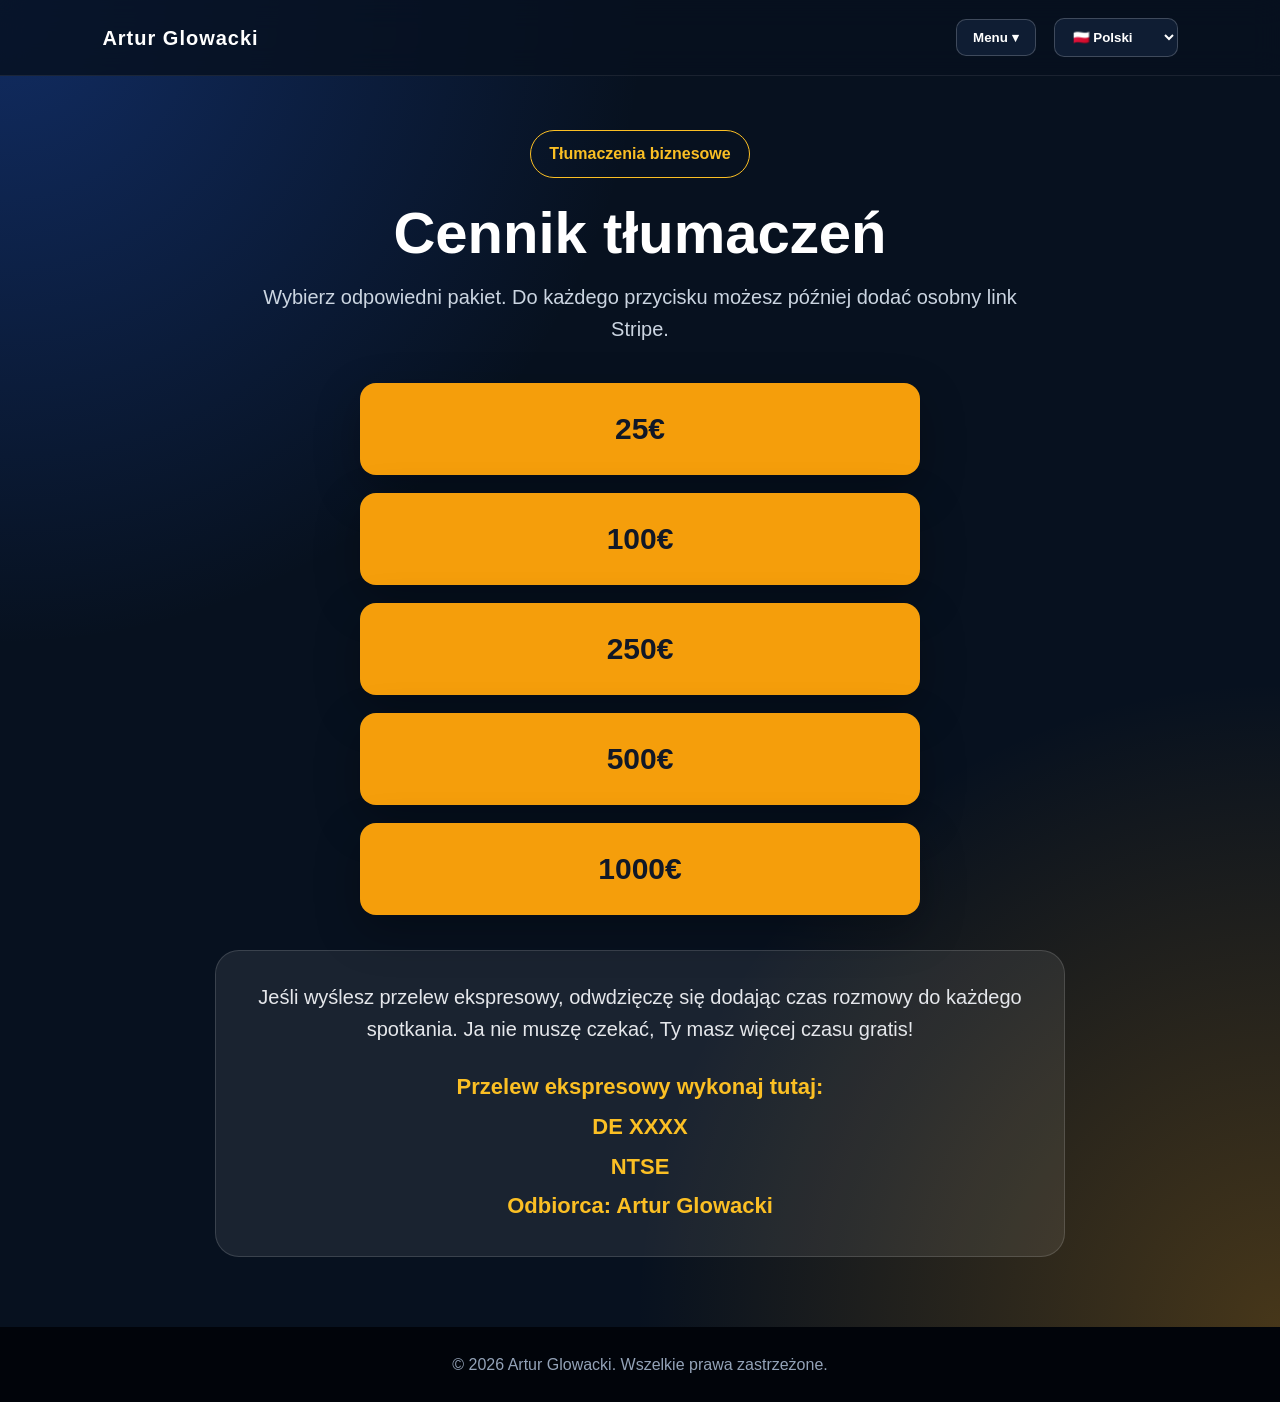
==== tlumaczenia.html @ a9f25f42 "Add files via upload" ====
<!DOCTYPE html>
<html lang="pl">
<head>
<meta charset="UTF-8">
<meta name="viewport" content="width=device-width, initial-scale=1.0">
<title>Tłumaczenia | Artur Glowacki</title>
<style>
*{margin:0;padding:0;box-sizing:border-box;font-family:Arial,Helvetica,sans-serif}
html{scroll-behavior:smooth}
body{background:#07111f;color:white;line-height:1.6}
a{text-decoration:none;color:inherit}
.topbar{position:fixed;top:0;left:0;width:100%;z-index:1000;padding:18px 8%;display:flex;justify-content:space-between;align-items:center;background:rgba(7,17,31,.82);backdrop-filter:blur(14px);border-bottom:1px solid rgba(255,255,255,.08)}
.brand{font-size:20px;font-weight:900;letter-spacing:1px}
.nav-area{display:flex;align-items:center;gap:18px}
.dropdown{position:relative}
.dropdown-btn{background:#0f1d33;color:white;border:1px solid rgba(255,255,255,.2);padding:10px 16px;border-radius:10px;font-weight:800;cursor:pointer}
.dropdown-menu{display:none;position:absolute;right:0;top:48px;min-width:220px;background:#0f1d33;border:1px solid rgba(255,255,255,.16);border-radius:14px;box-shadow:0 20px 60px rgba(0,0,0,.35);overflow:hidden}
.dropdown:hover .dropdown-menu{display:block}
.dropdown-menu a{display:block;padding:14px 18px;color:#e5e7eb;font-weight:700}
.dropdown-menu a:hover{background:#f59e0b;color:#111827}
.lang-select{background:#0f1d33;color:white;border:1px solid rgba(255,255,255,.2);padding:10px 14px;border-radius:10px;font-weight:700;cursor:pointer}
.hero{min-height:100vh;padding:130px 8% 70px;background:radial-gradient(circle at top left,#2563eb55,transparent 35%),radial-gradient(circle at bottom right,#f59e0b44,transparent 35%),#07111f;text-align:center}
.badge{display:inline-block;padding:10px 18px;border:1px solid #fbbf24;color:#fbbf24;border-radius:999px;font-weight:700;margin-bottom:25px}
h1{font-size:58px;line-height:1.05;margin-bottom:18px}
.subtitle{font-size:20px;color:#cbd5e1;max-width:800px;margin:0 auto 38px}
.price-list{max-width:560px;margin:0 auto 35px;display:flex;flex-direction:column;gap:18px}
.price-btn{display:block;width:100%;background:#f59e0b;color:#111827;padding:22px 28px;border-radius:16px;font-size:30px;font-weight:900;box-shadow:0 16px 45px rgba(0,0,0,.28);transition:.25s}
.price-btn:hover{transform:translateY(-4px);background:#fbbf24}
.note{max-width:850px;margin:30px auto 0;background:rgba(255,255,255,.08);border:1px solid rgba(255,255,255,.14);border-radius:24px;padding:30px;color:#e5e7eb;font-size:20px}
.bank{margin-top:22px;color:#fbbf24;font-weight:900;font-size:22px;line-height:1.8}
footer{text-align:center;padding:25px;color:#94a3b8;background:#01040a}
@media(max-width:900px){.topbar{padding:14px 6%}.nav-area{gap:10px}.dropdown-menu{right:auto;left:0}.dropdown-btn,.lang-select{padding:9px 10px;font-size:13px}.hero{padding:115px 6% 55px}h1{font-size:42px}.price-btn{font-size:26px}}
</style>
</head>
<body>
<div class="topbar">
  <div class="brand"><a href="index.html">Artur Glowacki</a></div>
  <div class="nav-area">
    <div class="dropdown">
      <button class="dropdown-btn" type="button">Menu ▾</button>
      <div class="dropdown-menu">
        <a href="index.html">Strona główna</a>
        <a href="tlumaczenia.html">Tłumaczenia</a>
      </div>
    </div>
    <select class="lang-select" id="languageSelect">
      <option value="pl">🇵🇱 Polski</option>
      <option value="de">🇩🇪 Deutsch</option>
      <option value="en">🇬🇧 English</option>
    </select>
  </div>
</div>

<main class="hero">
  <span class="badge">Tłumaczenia biznesowe</span>
  <h1>Cennik tłumaczeń</h1>
  <p class="subtitle">Wybierz odpowiedni pakiet. Do każdego przycisku możesz później dodać osobny link Stripe.</p>

  <div class="price-list">
    <a class="price-btn" href="#">25€</a>
    <a class="price-btn" href="#">100€</a>
    <a class="price-btn" href="#">250€</a>
    <a class="price-btn" href="#">500€</a>
    <a class="price-btn" href="#">1000€</a>
  </div>

  <div class="note">
    Jeśli wyślesz przelew ekspresowy, odwdzięczę się dodając czas rozmowy do każdego spotkania. Ja nie muszę czekać, Ty masz więcej czasu gratis!
    <div class="bank">
      Przelew ekspresowy wykonaj tutaj:<br>
      DE XXXX<br>
      NTSE<br>
      Odbiorca: Artur Glowacki
    </div>
  </div>
</main>

<footer>© 2026 Artur Glowacki. Wszelkie prawa zastrzeżone.</footer>

<script>
const selector=document.getElementById("languageSelect");
selector.addEventListener("change",function(){document.documentElement.lang=this.value;});
</script>
</body>
</html>
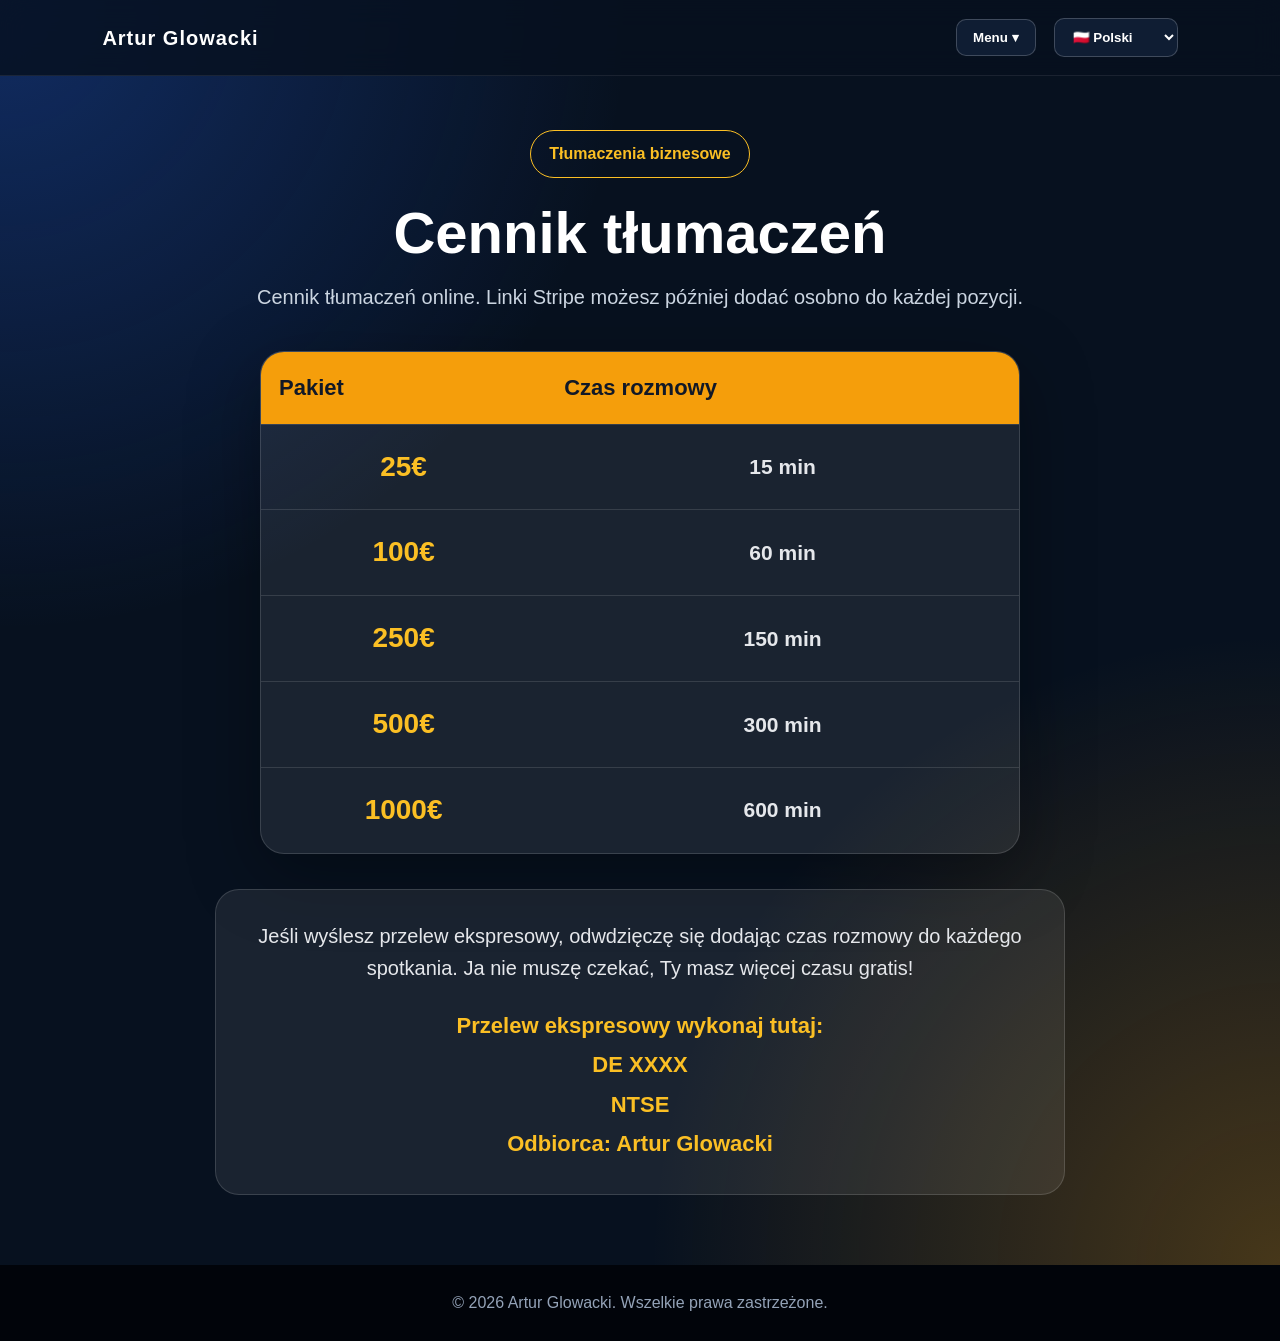
==== commit 90718c85: "Rename tlumaczenia(1).html to tlumaczenia.html" ====
--- a/tlumaczenia.html
+++ b/tlumaczenia.html
@@ -23,13 +23,17 @@
 .badge{display:inline-block;padding:10px 18px;border:1px solid #fbbf24;color:#fbbf24;border-radius:999px;font-weight:700;margin-bottom:25px}
 h1{font-size:58px;line-height:1.05;margin-bottom:18px}
 .subtitle{font-size:20px;color:#cbd5e1;max-width:800px;margin:0 auto 38px}
-.price-list{max-width:560px;margin:0 auto 35px;display:flex;flex-direction:column;gap:18px}
-.price-btn{display:block;width:100%;background:#f59e0b;color:#111827;padding:22px 28px;border-radius:16px;font-size:30px;font-weight:900;box-shadow:0 16px 45px rgba(0,0,0,.28);transition:.25s}
-.price-btn:hover{transform:translateY(-4px);background:#fbbf24}
+.price-table-wrap{max-width:760px;margin:0 auto 35px;background:rgba(255,255,255,.08);border:1px solid rgba(255,255,255,.14);border-radius:24px;overflow:hidden;box-shadow:0 20px 70px rgba(0,0,0,.35)}
+.price-table{width:100%;border-collapse:collapse}
+.price-table th{background:#f59e0b;color:#111827;font-size:22px;padding:18px;text-align:left}
+.price-table td{padding:20px 18px;border-top:1px solid rgba(255,255,255,.12);font-size:21px;color:#e5e7eb}
+.price-table td.price{font-size:28px;font-weight:900;color:#fbbf24}
+.price-table td.time{font-weight:800}
+.price-table tr:hover{background:rgba(245,158,11,.12)}
 .note{max-width:850px;margin:30px auto 0;background:rgba(255,255,255,.08);border:1px solid rgba(255,255,255,.14);border-radius:24px;padding:30px;color:#e5e7eb;font-size:20px}
 .bank{margin-top:22px;color:#fbbf24;font-weight:900;font-size:22px;line-height:1.8}
 footer{text-align:center;padding:25px;color:#94a3b8;background:#01040a}
-@media(max-width:900px){.topbar{padding:14px 6%}.nav-area{gap:10px}.dropdown-menu{right:auto;left:0}.dropdown-btn,.lang-select{padding:9px 10px;font-size:13px}.hero{padding:115px 6% 55px}h1{font-size:42px}.price-btn{font-size:26px}}
+@media(max-width:900px){.topbar{padding:14px 6%}.nav-area{gap:10px}.dropdown-menu{right:auto;left:0}.dropdown-btn,.lang-select{padding:9px 10px;font-size:13px}.hero{padding:115px 6% 55px}h1{font-size:42px}.price-table th,.price-table td{font-size:18px}.price-table td.price{font-size:24px}}
 </style>
 </head>
 <body>
@@ -54,14 +58,39 @@
 <main class="hero">
   <span class="badge">Tłumaczenia biznesowe</span>
   <h1>Cennik tłumaczeń</h1>
-  <p class="subtitle">Wybierz odpowiedni pakiet. Do każdego przycisku możesz później dodać osobny link Stripe.</p>
+  <p class="subtitle">Cennik tłumaczeń online. Linki Stripe możesz później dodać osobno do każdej pozycji.</p>
 
-  <div class="price-list">
-    <a class="price-btn" href="#">25€</a>
-    <a class="price-btn" href="#">100€</a>
-    <a class="price-btn" href="#">250€</a>
-    <a class="price-btn" href="#">500€</a>
-    <a class="price-btn" href="#">1000€</a>
+  <div class="price-table-wrap">
+    <table class="price-table">
+      <thead>
+        <tr>
+          <th>Pakiet</th>
+          <th>Czas rozmowy</th>
+        </tr>
+      </thead>
+      <tbody>
+        <tr>
+          <td class="price">25€</td>
+          <td class="time">15 min</td>
+        </tr>
+        <tr>
+          <td class="price">100€</td>
+          <td class="time">60 min</td>
+        </tr>
+        <tr>
+          <td class="price">250€</td>
+          <td class="time">150 min</td>
+        </tr>
+        <tr>
+          <td class="price">500€</td>
+          <td class="time">300 min</td>
+        </tr>
+        <tr>
+          <td class="price">1000€</td>
+          <td class="time">600 min</td>
+        </tr>
+      </tbody>
+    </table>
   </div>
 
   <div class="note">
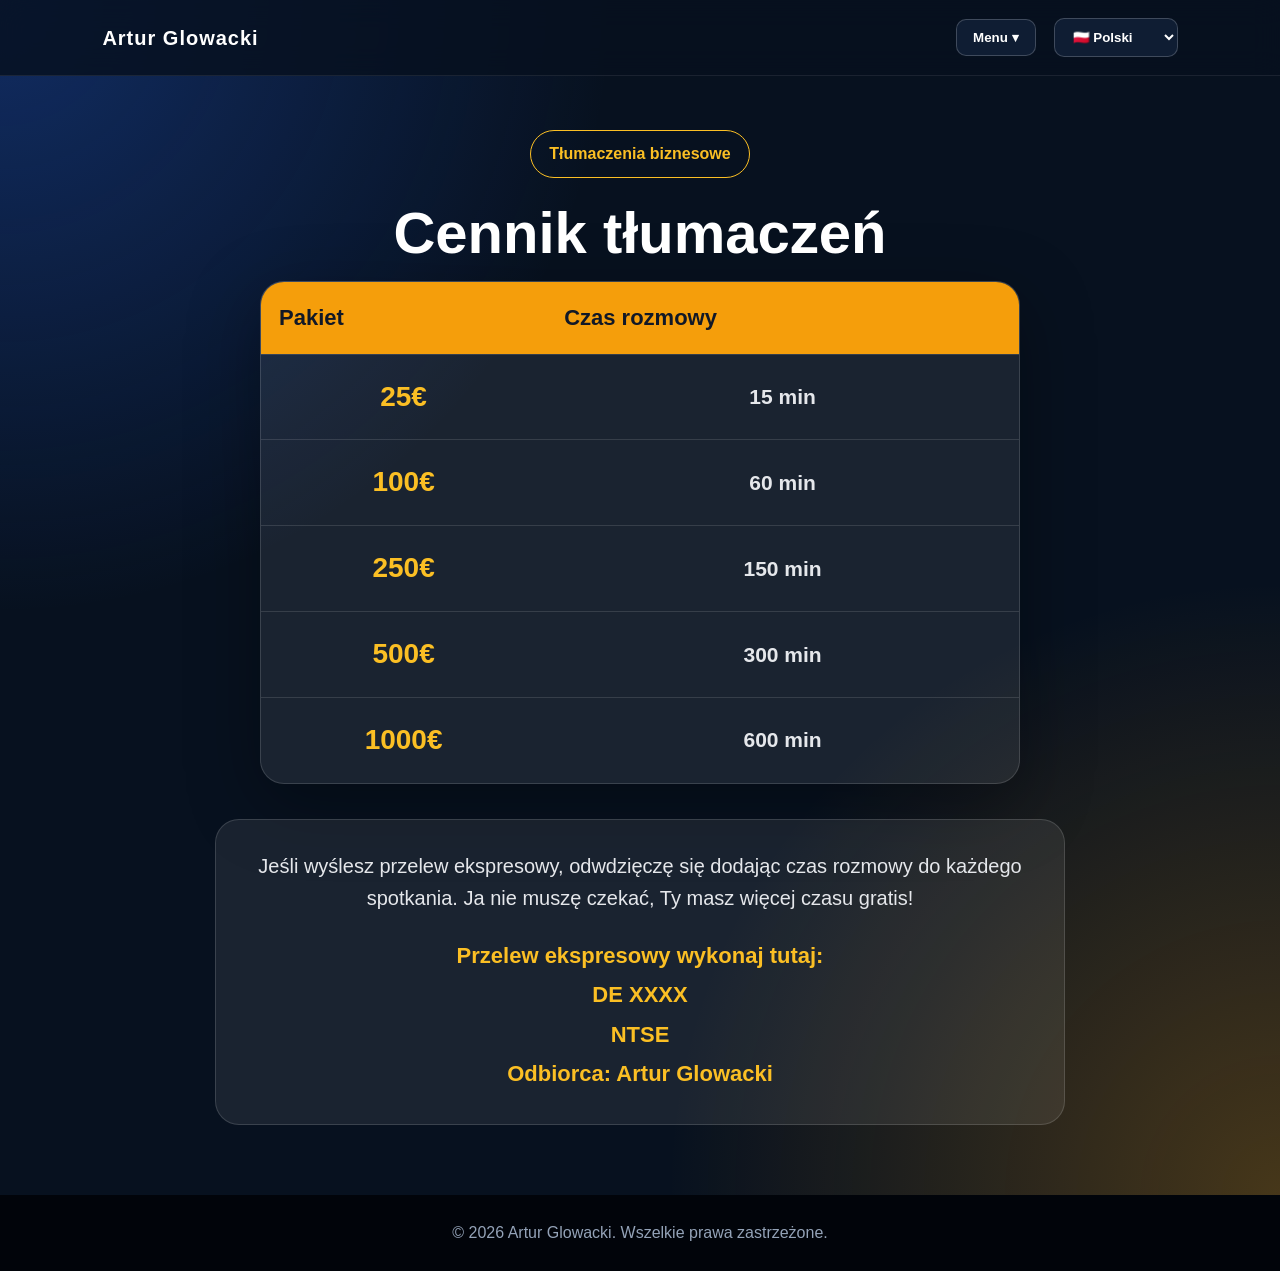
==== commit 7540aa96: "Update tlumaczenia.html" ====
--- a/tlumaczenia.html
+++ b/tlumaczenia.html
@@ -58,7 +58,7 @@
 <main class="hero">
   <span class="badge">Tłumaczenia biznesowe</span>
   <h1>Cennik tłumaczeń</h1>
-  <p class="subtitle">Cennik tłumaczeń online. Linki Stripe możesz później dodać osobno do każdej pozycji.</p>
+
 
   <div class="price-table-wrap">
     <table class="price-table">
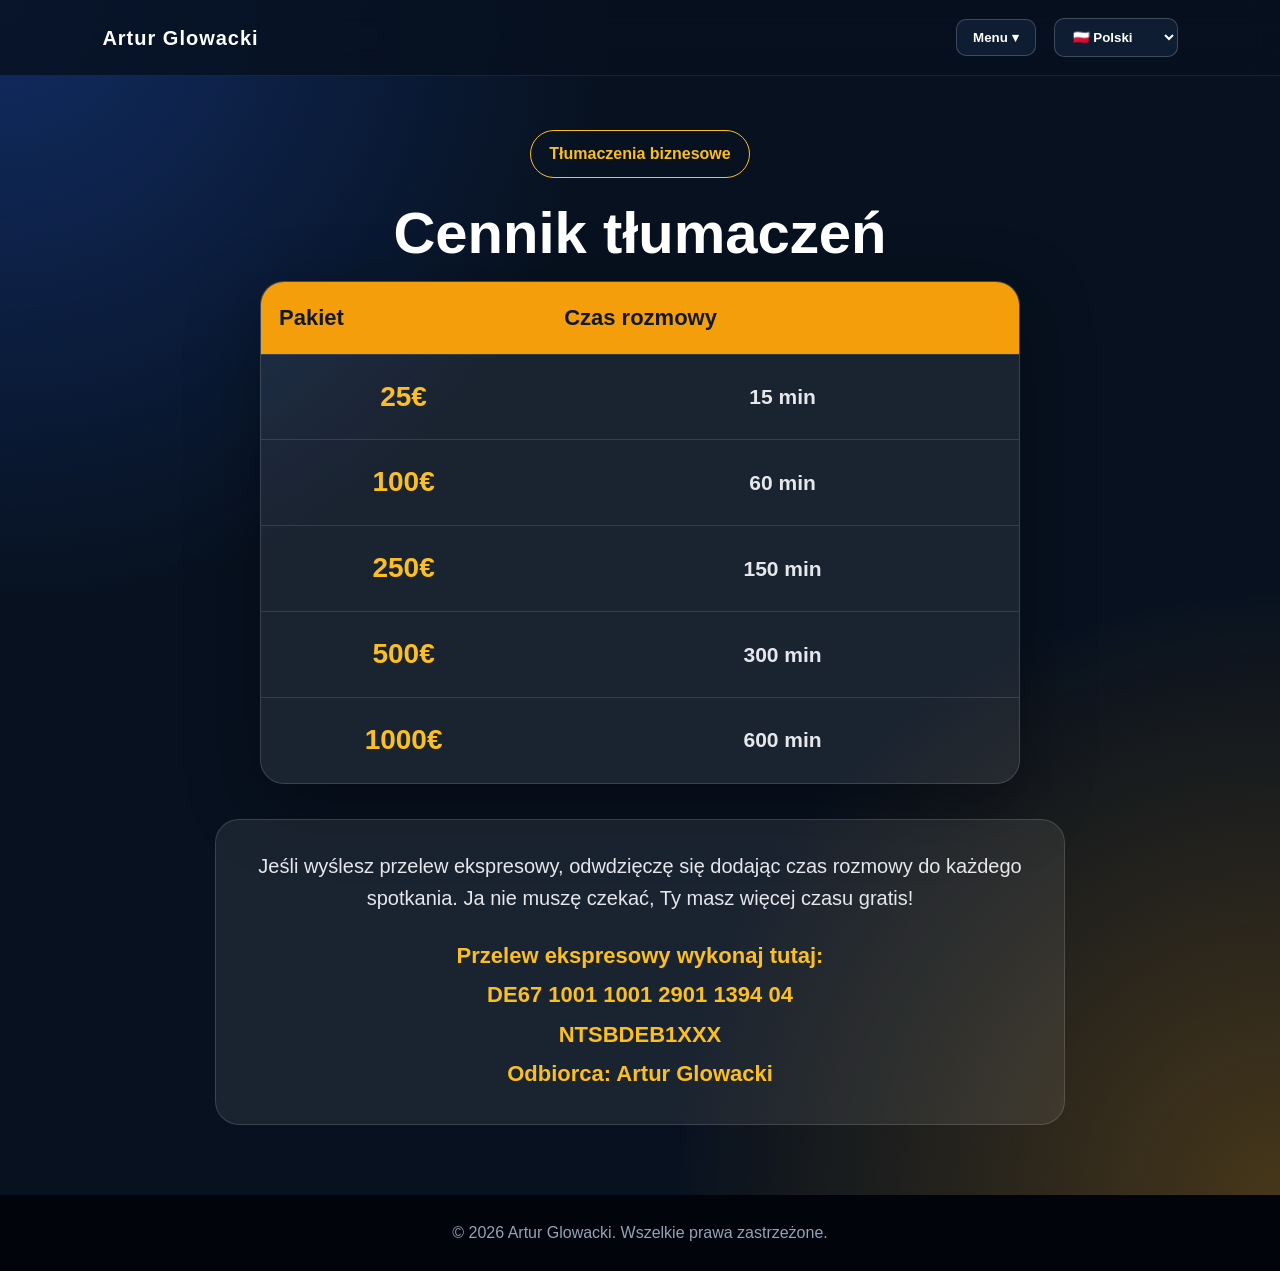
==== commit 54673364: "Update tlumaczenia.html" ====
--- a/tlumaczenia.html
+++ b/tlumaczenia.html
@@ -97,8 +97,8 @@
     Jeśli wyślesz przelew ekspresowy, odwdzięczę się dodając czas rozmowy do każdego spotkania. Ja nie muszę czekać, Ty masz więcej czasu gratis!
     <div class="bank">
       Przelew ekspresowy wykonaj tutaj:<br>
-      DE XXXX<br>
-      NTSE<br>
+      DE67 1001 1001 2901 1394 04<br>
+      NTSBDEB1XXX<br>
       Odbiorca: Artur Glowacki
     </div>
   </div>
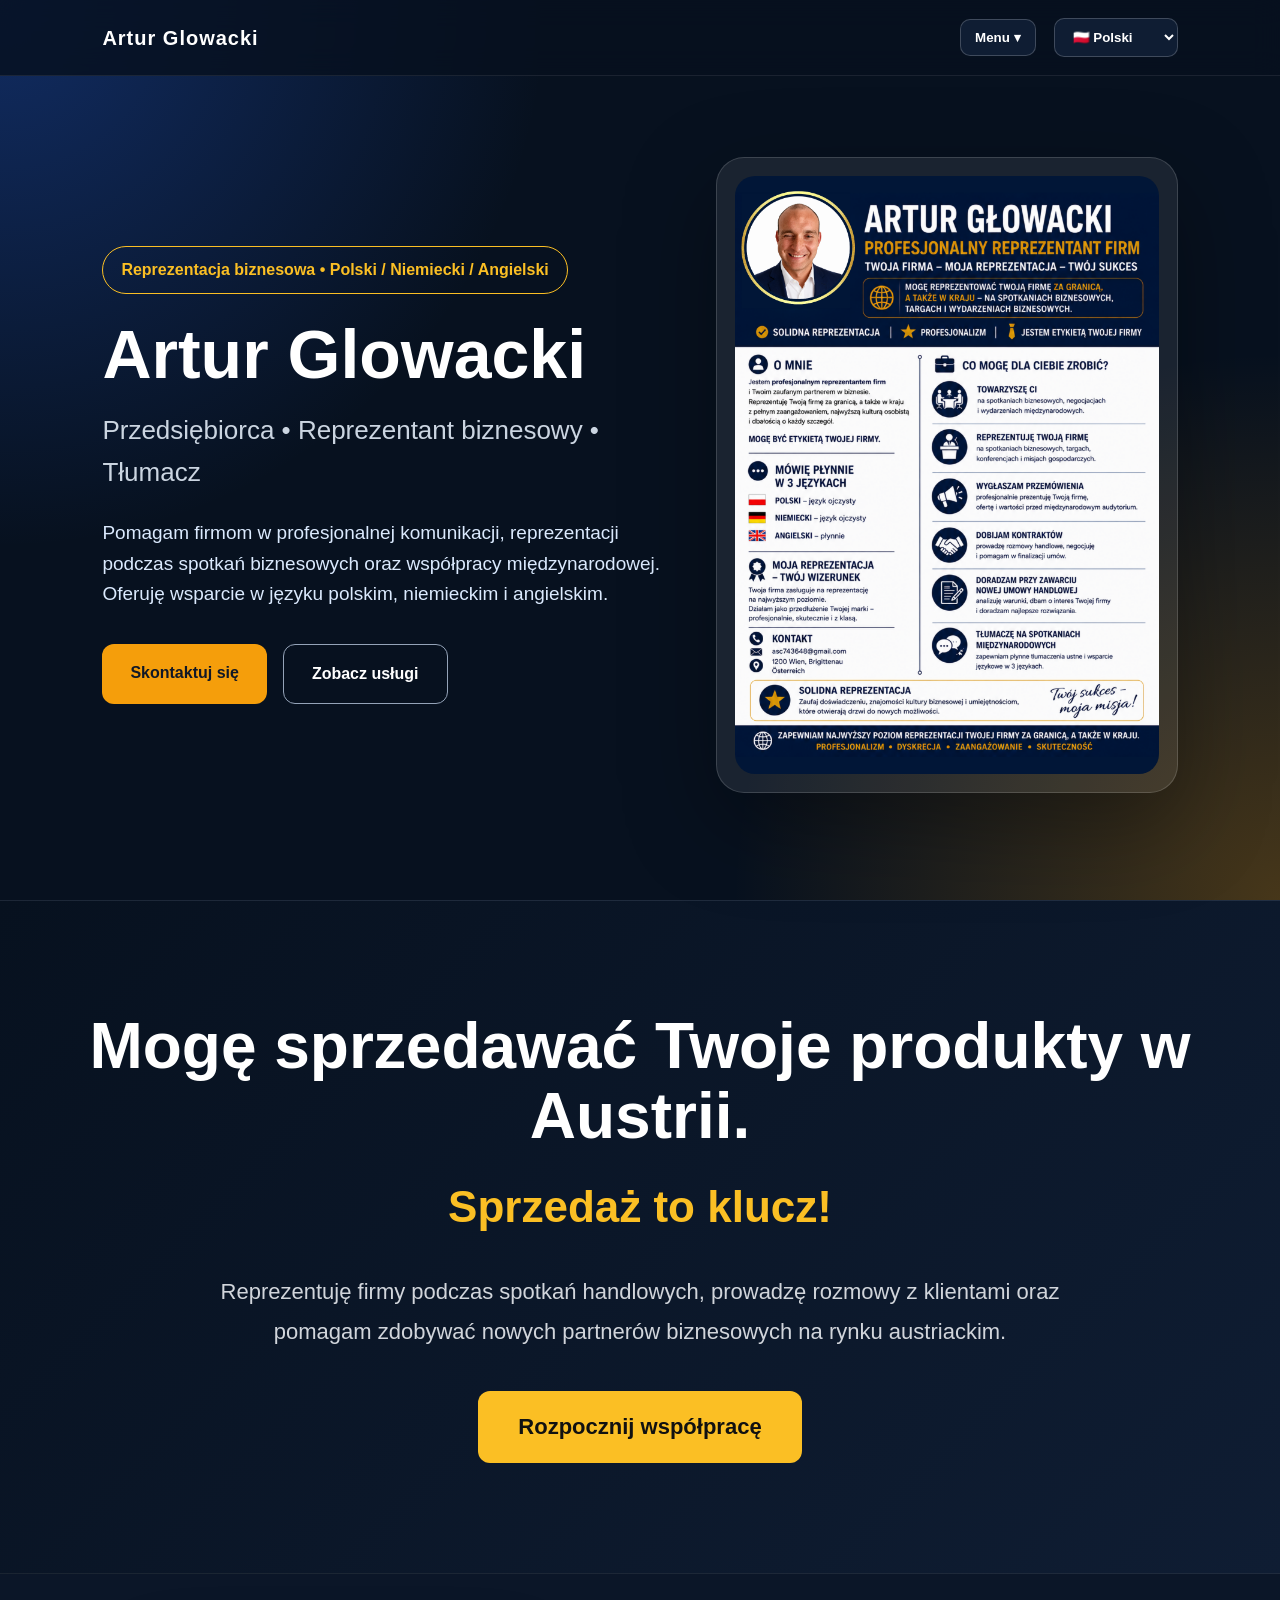
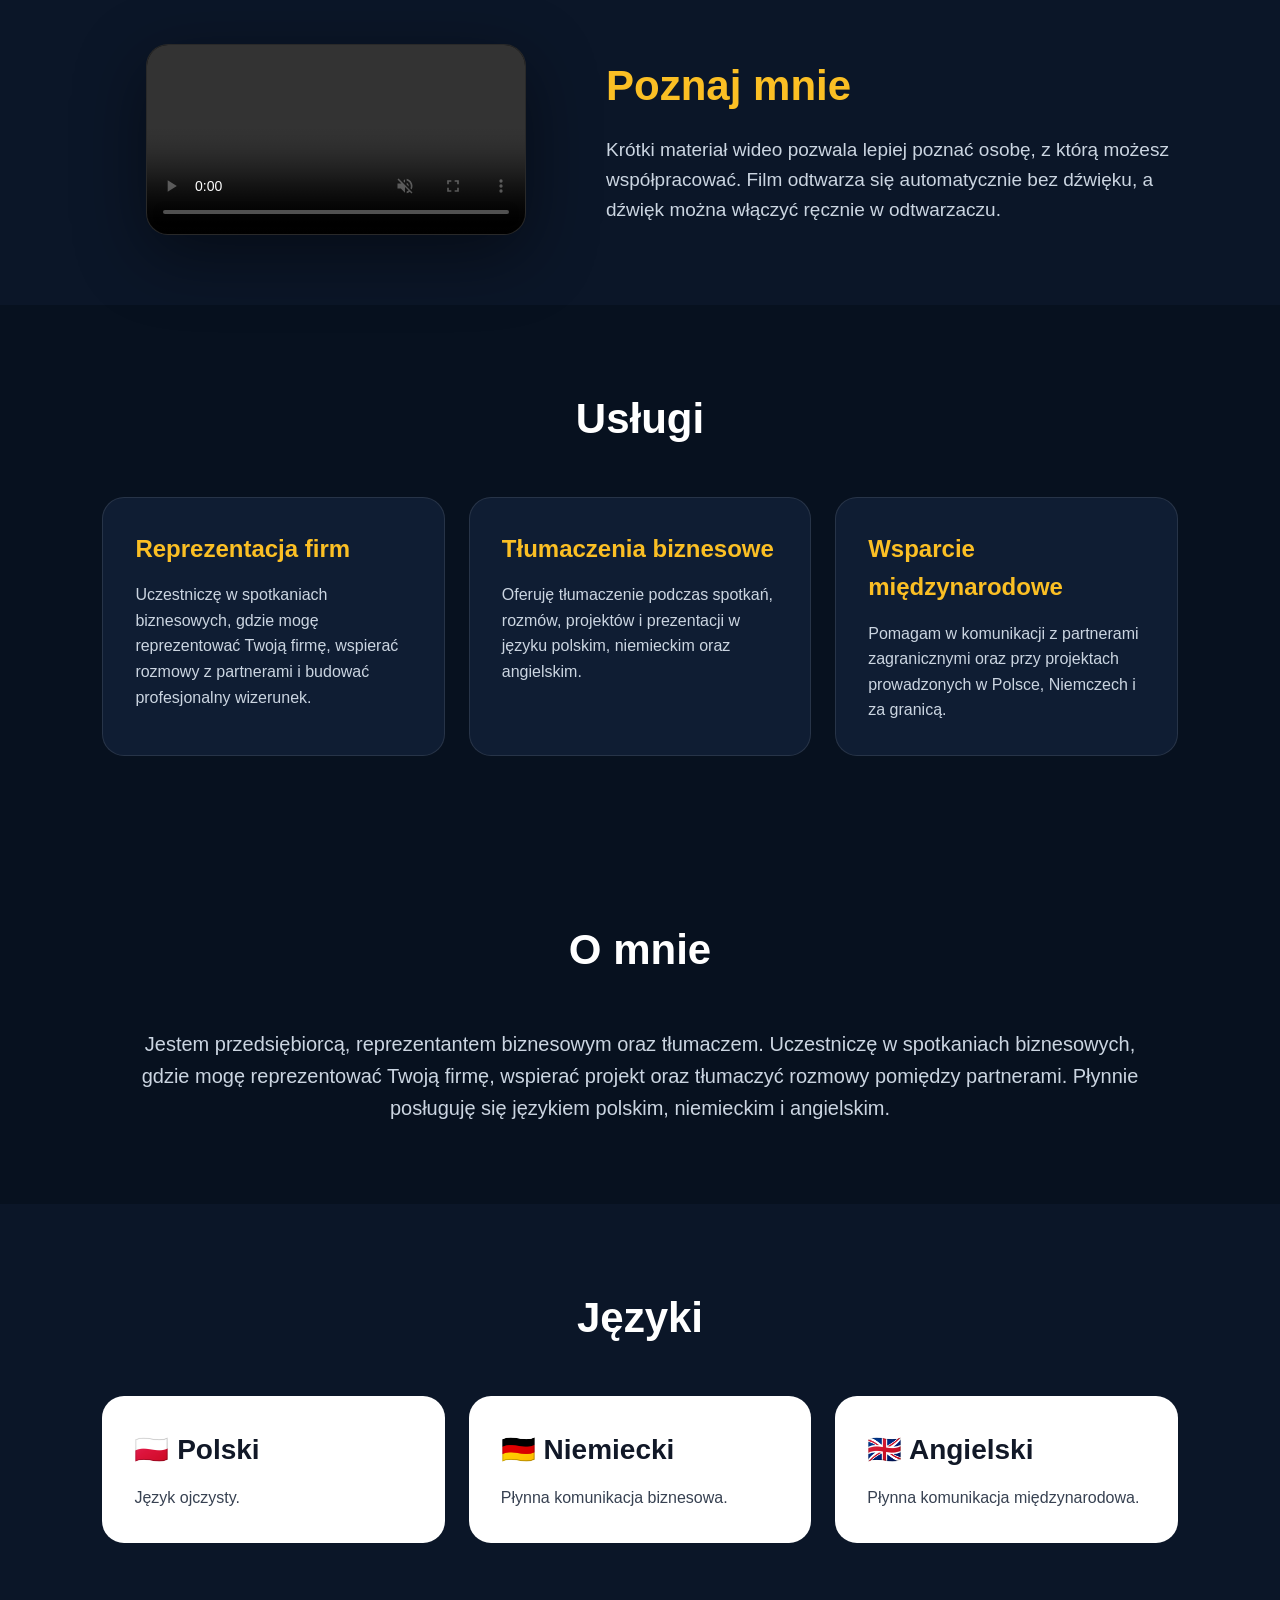
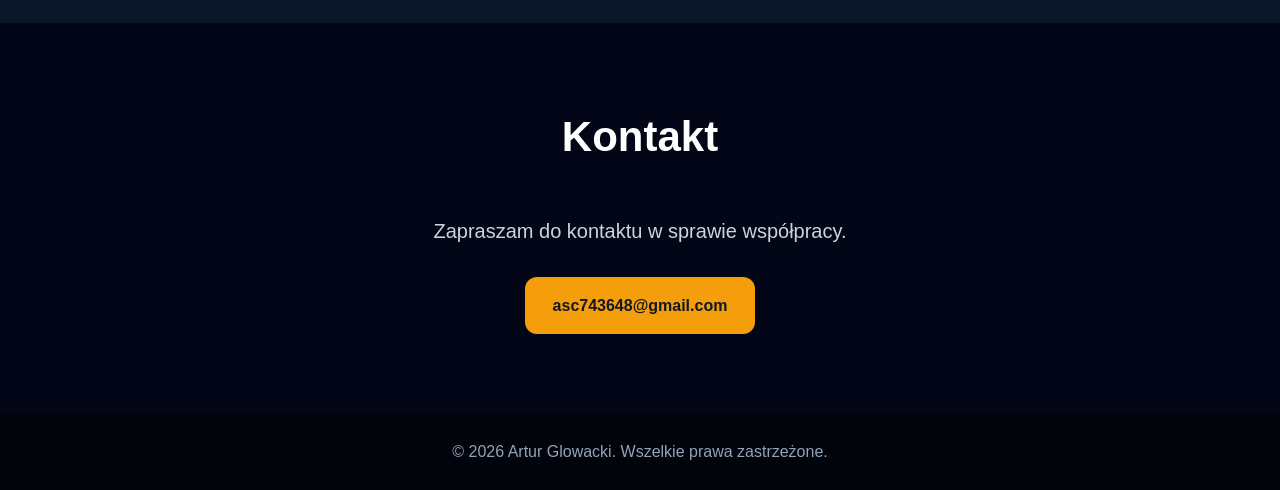
==== commit ca8c94f6: "Update tlumaczenia.html" ====
--- a/tlumaczenia.html
+++ b/tlumaczenia.html
@@ -3,50 +3,435 @@
 <head>
 <meta charset="UTF-8">
 <meta name="viewport" content="width=device-width, initial-scale=1.0">
-<title>Tłumaczenia | Artur Glowacki</title>
+<title>Artur Glowacki | Reprezentacja Biznesowa</title>
+
 <style>
 *{margin:0;padding:0;box-sizing:border-box;font-family:Arial,Helvetica,sans-serif}
 html{scroll-behavior:smooth}
 body{background:#07111f;color:white;line-height:1.6}
 a{text-decoration:none;color:inherit}
-.topbar{position:fixed;top:0;left:0;width:100%;z-index:1000;padding:18px 8%;display:flex;justify-content:space-between;align-items:center;background:rgba(7,17,31,.82);backdrop-filter:blur(14px);border-bottom:1px solid rgba(255,255,255,.08)}
+
+.topbar{
+position:fixed;
+top:0;
+left:0;
+width:100%;
+z-index:1000;
+padding:18px 8%;
+display:flex;
+justify-content:space-between;
+align-items:center;
+background:rgba(7,17,31,.82);
+backdrop-filter:blur(14px);
+border-bottom:1px solid rgba(255,255,255,.08)
+}
+
 .brand{font-size:20px;font-weight:900;letter-spacing:1px}
-.nav-area{display:flex;align-items:center;gap:18px}
-.dropdown{position:relative}
-.dropdown-btn{background:#0f1d33;color:white;border:1px solid rgba(255,255,255,.2);padding:10px 16px;border-radius:10px;font-weight:800;cursor:pointer}
-.dropdown-menu{display:none;position:absolute;right:0;top:48px;min-width:220px;background:#0f1d33;border:1px solid rgba(255,255,255,.16);border-radius:14px;box-shadow:0 20px 60px rgba(0,0,0,.35);overflow:hidden}
-.dropdown:hover .dropdown-menu{display:block}
-.dropdown-menu a{display:block;padding:14px 18px;color:#e5e7eb;font-weight:700}
-.dropdown-menu a:hover{background:#f59e0b;color:#111827}
-.lang-select{background:#0f1d33;color:white;border:1px solid rgba(255,255,255,.2);padding:10px 14px;border-radius:10px;font-weight:700;cursor:pointer}
-.hero{min-height:100vh;padding:130px 8% 70px;background:radial-gradient(circle at top left,#2563eb55,transparent 35%),radial-gradient(circle at bottom right,#f59e0b44,transparent 35%),#07111f;text-align:center}
-.badge{display:inline-block;padding:10px 18px;border:1px solid #fbbf24;color:#fbbf24;border-radius:999px;font-weight:700;margin-bottom:25px}
-h1{font-size:58px;line-height:1.05;margin-bottom:18px}
-.subtitle{font-size:20px;color:#cbd5e1;max-width:800px;margin:0 auto 38px}
-.price-table-wrap{max-width:760px;margin:0 auto 35px;background:rgba(255,255,255,.08);border:1px solid rgba(255,255,255,.14);border-radius:24px;overflow:hidden;box-shadow:0 20px 70px rgba(0,0,0,.35)}
-.price-table{width:100%;border-collapse:collapse}
-.price-table th{background:#f59e0b;color:#111827;font-size:22px;padding:18px;text-align:left}
-.price-table td{padding:20px 18px;border-top:1px solid rgba(255,255,255,.12);font-size:21px;color:#e5e7eb}
-.price-table td.price{font-size:28px;font-weight:900;color:#fbbf24}
-.price-table td.time{font-weight:800}
-.price-table tr:hover{background:rgba(245,158,11,.12)}
-.note{max-width:850px;margin:30px auto 0;background:rgba(255,255,255,.08);border:1px solid rgba(255,255,255,.14);border-radius:24px;padding:30px;color:#e5e7eb;font-size:20px}
-.bank{margin-top:22px;color:#fbbf24;font-weight:900;font-size:22px;line-height:1.8}
-footer{text-align:center;padding:25px;color:#94a3b8;background:#01040a}
-@media(max-width:900px){.topbar{padding:14px 6%}.nav-area{gap:10px}.dropdown-menu{right:auto;left:0}.dropdown-btn,.lang-select{padding:9px 10px;font-size:13px}.hero{padding:115px 6% 55px}h1{font-size:42px}.price-table th,.price-table td{font-size:18px}.price-table td.price{font-size:24px}}
+
+.nav{
+display:flex;
+align-items:center;
+gap:18px;
+}
+
+.nav a{
+font-weight:700;
+color:white;
+}
+
+.dropdown{
+position:relative;
+}
+
+.dropbtn{
+background:#0f1d33;
+color:white;
+border:1px solid rgba(255,255,255,.2);
+padding:10px 14px;
+border-radius:10px;
+font-weight:700;
+cursor:pointer;
+}
+
+.dropdown-content{
+display:none;
+position:absolute;
+right:0;
+top:48px;
+background:#0f1d33;
+min-width:190px;
+border-radius:12px;
+overflow:hidden;
+border:1px solid rgba(255,255,255,.15);
+box-shadow:0 20px 50px rgba(0,0,0,.4);
+}
+
+.dropdown-content a{
+display:block;
+padding:14px 18px;
+color:white;
+}
+
+.dropdown-content a:hover{
+background:#fbbf24;
+color:#111;
+}
+
+.dropdown:hover .dropdown-content{
+display:block;
+}
+
+.lang-select{
+background:#0f1d33;
+color:white;
+border:1px solid rgba(255,255,255,.2);
+padding:10px 14px;
+border-radius:10px;
+font-weight:700;
+cursor:pointer
+}
+
+.hero{
+min-height:100vh;
+display:grid;
+grid-template-columns:1.1fr .9fr;
+gap:50px;
+align-items:center;
+padding:120px 8% 70px;
+background:
+radial-gradient(circle at top left,#2563eb55,transparent 35%),
+radial-gradient(circle at bottom right,#f59e0b44,transparent 35%),
+#07111f
+}
+
+.badge{
+display:inline-block;
+padding:10px 18px;
+border:1px solid #fbbf24;
+color:#fbbf24;
+border-radius:999px;
+font-weight:700;
+margin-bottom:25px
+}
+
+h1{
+font-size:68px;
+line-height:1.05;
+margin-bottom:20px
+}
+
+.hero h2{
+font-size:26px;
+color:#cbd5e1;
+margin-bottom:25px;
+font-weight:500
+}
+
+.hero p{
+font-size:19px;
+color:#dbeafe;
+max-width:720px;
+margin-bottom:35px
+}
+
+.buttons{
+display:flex;
+gap:16px;
+flex-wrap:wrap
+}
+
+.btn{
+padding:16px 28px;
+border-radius:12px;
+font-weight:800;
+display:inline-block;
+transition:.25s
+}
+
+.btn:hover{
+transform:translateY(-3px)
+}
+
+.primary{
+background:#f59e0b;
+color:#111827
+}
+
+.secondary{
+border:1px solid #94a3b8;
+color:white
+}
+
+.profile-card{
+background:rgba(255,255,255,.08);
+border:1px solid rgba(255,255,255,.15);
+border-radius:28px;
+padding:18px;
+box-shadow:0 30px 90px rgba(0,0,0,.35)
+}
+
+.profile-card img{
+width:100%;
+display:block;
+border-radius:20px
+}
+
+.sales-banner{
+background:linear-gradient(135deg,#07111f,#0f1d33);
+padding:110px 30px;
+text-align:center;
+border-top:1px solid rgba(255,255,255,.08);
+border-bottom:1px solid rgba(255,255,255,.08);
+}
+
+.sales-banner h2{
+font-size:64px;
+color:#fff;
+font-weight:900;
+line-height:1.1;
+margin-bottom:20px;
+}
+
+.sales-banner h3{
+color:#fbbf24;
+font-size:44px;
+margin-bottom:30px;
+font-weight:800;
+}
+
+.sales-banner p{
+max-width:900px;
+margin:auto;
+font-size:22px;
+color:#d1d5db;
+line-height:1.8;
+margin-bottom:40px;
+}
+
+.sales-btn{
+display:inline-block;
+padding:18px 40px;
+background:#fbbf24;
+color:#111;
+text-decoration:none;
+font-size:22px;
+font-weight:800;
+border-radius:12px;
+transition:.3s;
+}
+
+.sales-btn:hover{
+transform:translateY(-3px);
+box-shadow:0 15px 35px rgba(251,191,36,.35);
+}
+
+.video-section{
+padding:70px 8%;
+background:#0b1628
+}
+
+.video-wrap{
+max-width:1200px;
+margin:auto;
+display:grid;
+grid-template-columns:.9fr 1.1fr;
+gap:36px;
+align-items:center
+}
+
+.video-text h2{
+font-size:42px;
+margin-bottom:15px;
+color:#fbbf24
+}
+
+.video-text p{
+color:#cbd5e1;
+font-size:19px;
+max-width:650px
+}
+
+.intro-video{
+width:380px;
+max-width:100%;
+display:block;
+margin:auto;
+border-radius:22px;
+box-shadow:0 20px 70px rgba(0,0,0,.45);
+border:1px solid rgba(255,255,255,.16);
+background:#000
+}
+
+section{
+padding:80px 8%
+}
+
+.title{
+text-align:center;
+font-size:42px;
+margin-bottom:45px
+}
+
+.services{
+display:grid;
+grid-template-columns:repeat(3,1fr);
+gap:24px;
+max-width:1200px;
+margin:auto
+}
+
+.card{
+background:#0f1d33;
+border:1px solid rgba(255,255,255,.1);
+border-radius:22px;
+padding:32px;
+transition:.25s
+}
+
+.card:hover{
+transform:translateY(-6px);
+border-color:#fbbf24
+}
+
+.card h3{
+font-size:24px;
+margin-bottom:14px;
+color:#fbbf24
+}
+
+.card p{
+color:#cbd5e1
+}
+
+.languages{
+background:#0b1628
+}
+
+.lang-grid{
+display:grid;
+grid-template-columns:repeat(3,1fr);
+gap:24px;
+max-width:1200px;
+margin:auto
+}
+
+.lang{
+background:white;
+color:#111827;
+border-radius:22px;
+padding:32px
+}
+
+.lang h3{
+font-size:28px;
+margin-bottom:12px
+}
+
+.lang p{
+color:#374151
+}
+
+.about{
+background:#07111f
+}
+
+.about-box{
+max-width:1000px;
+margin:auto;
+text-align:center
+}
+
+.about-box p{
+color:#cbd5e1;
+font-size:20px
+}
+
+.contact{
+text-align:center;
+background:#020617
+}
+
+.contact p{
+font-size:20px;
+color:#cbd5e1;
+margin-bottom:30px
+}
+
+footer{
+text-align:center;
+padding:25px;
+color:#94a3b8;
+background:#01040a
+}
+
+@media(max-width:900px){
+.topbar{
+padding:14px 6%;
+flex-wrap:wrap;
+gap:12px;
+}
+
+.nav{
+gap:10px;
+}
+
+.hero{
+grid-template-columns:1fr;
+text-align:center;
+padding:130px 6% 50px
+}
+
+h1{
+font-size:46px
+}
+
+.buttons{
+justify-content:center
+}
+
+.services,.lang-grid,.video-wrap{
+grid-template-columns:1fr
+}
+
+.video-wrap{
+text-align:center
+}
+
+.video-text p{
+margin:auto
+}
+
+.sales-banner h2{
+font-size:40px;
+}
+
+.sales-banner h3{
+font-size:30px;
+}
+
+.sales-banner p{
+font-size:18px;
+}
+}
 </style>
 </head>
+
 <body>
+
 <div class="topbar">
-  <div class="brand"><a href="index.html">Artur Glowacki</a></div>
-  <div class="nav-area">
+  <div class="brand">Artur Glowacki</div>
+
+  <div class="nav">
     <div class="dropdown">
-      <button class="dropdown-btn" type="button">Menu ▾</button>
-      <div class="dropdown-menu">
+      <button class="dropbtn">Menu ▾</button>
+      <div class="dropdown-content">
         <a href="index.html">Strona główna</a>
         <a href="tlumaczenia.html">Tłumaczenia</a>
+        <a href="#services">Usługi</a>
+        <a href="#contact">Kontakt</a>
       </div>
     </div>
+
     <select class="lang-select" id="languageSelect">
       <option value="pl">🇵🇱 Polski</option>
       <option value="de">🇩🇪 Deutsch</option>
@@ -55,60 +440,237 @@
   </div>
 </div>
 
-<main class="hero">
-  <span class="badge">Tłumaczenia biznesowe</span>
-  <h1>Cennik tłumaczeń</h1>
-
-
-  <div class="price-table-wrap">
-    <table class="price-table">
-      <thead>
-        <tr>
-          <th>Pakiet</th>
-          <th>Czas rozmowy</th>
-        </tr>
-      </thead>
-      <tbody>
-        <tr>
-          <td class="price">25€</td>
-          <td class="time">15 min</td>
-        </tr>
-        <tr>
-          <td class="price">100€</td>
-          <td class="time">60 min</td>
-        </tr>
-        <tr>
-          <td class="price">250€</td>
-          <td class="time">150 min</td>
-        </tr>
-        <tr>
-          <td class="price">500€</td>
-          <td class="time">300 min</td>
-        </tr>
-        <tr>
-          <td class="price">1000€</td>
-          <td class="time">600 min</td>
-        </tr>
-      </tbody>
-    </table>
+<header class="hero">
+  <div>
+    <span class="badge" data-i18n="badge">Reprezentacja biznesowa • Polski / Niemiecki / Angielski</span>
+
+    <h1>Artur Glowacki</h1>
+
+    <h2 data-i18n="heroSubtitle">Przedsiębiorca • Reprezentant biznesowy • Tłumacz</h2>
+
+    <p data-i18n="heroText">
+      Pomagam firmom w profesjonalnej komunikacji, reprezentacji podczas spotkań biznesowych oraz współpracy międzynarodowej.
+      Oferuję wsparcie w języku polskim, niemieckim i angielskim.
+    </p>
+
+    <div class="buttons">
+      <a class="btn primary" href="mailto:asc743648@gmail.com" data-i18n="contactBtn">Skontaktuj się</a>
+      <a class="btn secondary" href="tlumaczenia.html" data-i18n="servicesBtn">Zobacz usługi</a>
+    </div>
   </div>
 
-  <div class="note">
-    Jeśli wyślesz przelew ekspresowy, odwdzięczę się dodając czas rozmowy do każdego spotkania. Ja nie muszę czekać, Ty masz więcej czasu gratis!
-    <div class="bank">
-      Przelew ekspresowy wykonaj tutaj:<br>
-      DE67 1001 1001 2901 1394 04<br>
-      NTSBDEB1XXX<br>
-      Odbiorca: Artur Glowacki
-    </div>
+  <div class="profile-card">
+    <img src="Lebenslauf_ARG.pdf (10).png" alt="Artur Glowacki">
   </div>
-</main>
-
-<footer>© 2026 Artur Glowacki. Wszelkie prawa zastrzeżone.</footer>
+</header>
+
+<section class="sales-banner">
+  <h2>Mogę sprzedawać Twoje produkty w Austrii.</h2>
+
+  <h3>Sprzedaż to klucz!</h3>
+
+  <p>
+    Reprezentuję firmy podczas spotkań handlowych, prowadzę rozmowy z klientami
+    oraz pomagam zdobywać nowych partnerów biznesowych na rynku austriackim.
+  </p>
+
+  <a href="tlumaczenia.html" class="sales-btn">Rozpocznij współpracę</a>
+</section>
+
+<section class="video-section">
+  <div class="video-wrap">
+    <video class="intro-video" controls autoplay muted loop playsinline>
+      <source src="1000012264_compressed.mp4" type="video/mp4">
+      Twoja przeglądarka nie obsługuje wideo.
+    </video>
+
+    <div class="video-text">
+      <h2 data-i18n="videoTitle">Poznaj mnie</h2>
+
+      <p data-i18n="videoText">
+        Krótki materiał wideo pozwala lepiej poznać osobę, z którą możesz współpracować.
+        Film odtwarza się automatycznie bez dźwięku, a dźwięk można włączyć ręcznie w odtwarzaczu.
+      </p>
+    </div>
+  </div>
+</section>
+
+<section id="services">
+  <h2 class="title" data-i18n="servicesTitle">Usługi</h2>
+
+  <div class="services">
+    <div class="card">
+      <h3 data-i18n="service1Title">Reprezentacja firm</h3>
+      <p data-i18n="service1Text">
+        Uczestniczę w spotkaniach biznesowych, gdzie mogę reprezentować Twoją firmę,
+        wspierać rozmowy z partnerami i budować profesjonalny wizerunek.
+      </p>
+    </div>
+
+    <div class="card">
+      <h3 data-i18n="service2Title">Tłumaczenia biznesowe</h3>
+      <p data-i18n="service2Text">
+        Oferuję tłumaczenie podczas spotkań, rozmów, projektów i prezentacji
+        w języku polskim, niemieckim oraz angielskim.
+      </p>
+    </div>
+
+    <div class="card">
+      <h3 data-i18n="service3Title">Wsparcie międzynarodowe</h3>
+      <p data-i18n="service3Text">
+        Pomagam w komunikacji z partnerami zagranicznymi oraz przy projektach
+        prowadzonych w Polsce, Niemczech i za granicą.
+      </p>
+    </div>
+  </div>
+</section>
+
+<section class="about">
+  <div class="about-box">
+    <h2 class="title" data-i18n="aboutTitle">O mnie</h2>
+
+    <p data-i18n="aboutText">
+      Jestem przedsiębiorcą, reprezentantem biznesowym oraz tłumaczem.
+      Uczestniczę w spotkaniach biznesowych, gdzie mogę reprezentować Twoją firmę,
+      wspierać projekt oraz tłumaczyć rozmowy pomiędzy partnerami.
+      Płynnie posługuję się językiem polskim, niemieckim i angielskim.
+    </p>
+  </div>
+</section>
+
+<section class="languages">
+  <h2 class="title" data-i18n="languagesTitle">Języki</h2>
+
+  <div class="lang-grid">
+    <div class="lang">
+      <h3 data-i18n="plTitle">🇵🇱 Polski</h3>
+      <p data-i18n="plText">Język ojczysty.</p>
+    </div>
+
+    <div class="lang">
+      <h3 data-i18n="deTitle">🇩🇪 Niemiecki</h3>
+      <p data-i18n="deText">Płynna komunikacja biznesowa.</p>
+    </div>
+
+    <div class="lang">
+      <h3 data-i18n="enTitle">🇬🇧 Angielski</h3>
+      <p data-i18n="enText">Płynna komunikacja międzynarodowa.</p>
+    </div>
+  </div>
+</section>
+
+<section class="contact" id="contact">
+  <h2 class="title" data-i18n="contactTitle">Kontakt</h2>
+
+  <p data-i18n="contactText">Zapraszam do kontaktu w sprawie współpracy.</p>
+
+  <a class="btn primary" href="mailto:asc743648@gmail.com">asc743648@gmail.com</a>
+</section>
+
+<footer data-i18n="footer">
+  © 2026 Artur Glowacki. Wszelkie prawa zastrzeżone.
+</footer>
 
 <script>
+const translations={
+pl:{
+badge:"Reprezentacja biznesowa • Polski / Niemiecki / Angielski",
+heroSubtitle:"Przedsiębiorca • Reprezentant biznesowy • Tłumacz",
+heroText:"Pomagam firmom w profesjonalnej komunikacji, reprezentacji podczas spotkań biznesowych oraz współpracy międzynarodowej. Reprezentuję firmy, uczestniczę w projektach oraz oferuję profesjonalne tłumaczenia podczas spotkań biznesowych.",
+contactBtn:"Skontaktuj się",
+servicesBtn:"Zobacz usługi",
+videoTitle:"Poznaj mnie",
+videoText:"Krótki materiał wideo pozwala lepiej poznać osobę, z którą możesz współpracować. Film odtwarza się automatycznie bez dźwięku, a dźwięk można włączyć ręcznie w odtwarzaczu.",
+servicesTitle:"Usługi",
+service1Title:"Reprezentacja firm",
+service1Text:"Reprezentuję Twoją firmę podczas spotkań biznesowych, negocjacji oraz rozmów z partnerami.",
+service2Title:"Tłumaczenia biznesowe",
+service2Text:"Tłumaczę spotkania biznesowe oraz projekty w języku polskim, niemieckim i angielskim.",
+service3Title:"Wsparcie międzynarodowe",
+service3Text:"Pomagam firmom rozwijać współpracę międzynarodową i prowadzić skuteczną komunikację.",
+aboutTitle:"O mnie",
+aboutText:"Jestem przedsiębiorcą oraz reprezentantem biznesowym. Uczestniczę w spotkaniach biznesowych, reprezentuję firmy, wspieram projekty oraz zapewniam profesjonalne tłumaczenie pomiędzy językiem polskim, niemieckim i angielskim.",
+languagesTitle:"Języki",
+plTitle:"🇵🇱 Polski",
+plText:"Język ojczysty.",
+deTitle:"🇩🇪 Niemiecki",
+deText:"Płynna komunikacja biznesowa.",
+enTitle:"🇬🇧 Angielski",
+enText:"Płynna komunikacja międzynarodowa.",
+contactTitle:"Kontakt",
+contactText:"Zapraszam do kontaktu w sprawie współpracy.",
+footer:"© 2026 Artur Glowacki. Wszelkie prawa zastrzeżone."
+},
+de:{
+badge:"Unternehmensvertretung • Deutsch / Polnisch / Englisch",
+heroSubtitle:"Unternehmer • Unternehmensvertreter • Dolmetscher",
+heroText:"Ich unterstütze Unternehmen bei professioneller Kommunikation, Geschäftstreffen und internationaler Zusammenarbeit. Ich vertrete Firmen, nehme an Projekten teil und dolmetsche bei geschäftlichen Gesprächen.",
+contactBtn:"Kontakt aufnehmen",
+servicesBtn:"Leistungen",
+videoTitle:"Lernen Sie mich kennen",
+videoText:"Ein kurzes Video hilft Ihnen, die Person hinter der Zusammenarbeit besser kennenzulernen. Das Video startet automatisch ohne Ton; den Ton können Sie im Player manuell einschalten.",
+servicesTitle:"Dienstleistungen",
+service1Title:"Unternehmensvertretung",
+service1Text:"Ich vertrete Ihr Unternehmen bei Geschäftstreffen, Verhandlungen und Gesprächen mit Partnern.",
+service2Title:"Geschäftsdolmetschen",
+service2Text:"Professionelles Dolmetschen bei Meetings, Gesprächen und Projekten auf Deutsch, Polnisch und Englisch.",
+service3Title:"Internationale Unterstützung",
+service3Text:"Ich unterstütze Unternehmen bei internationaler Zusammenarbeit und klarer Kommunikation.",
+aboutTitle:"Über mich",
+aboutText:"Ich bin Unternehmer, Unternehmensvertreter und Dolmetscher. Ich nehme an Geschäftstreffen teil, vertrete Unternehmen, unterstütze Projekte und ermögliche professionelle Kommunikation auf Deutsch, Polnisch und Englisch.",
+languagesTitle:"Sprachen",
+plTitle:"🇵🇱 Polnisch",
+plText:"Muttersprache.",
+deTitle:"🇩🇪 Deutsch",
+deText:"Fließende Geschäftskommunikation.",
+enTitle:"🇬🇧 Englisch",
+enText:"Fließende internationale Kommunikation.",
+contactTitle:"Kontakt",
+contactText:"Kontaktieren Sie mich gerne für eine Zusammenarbeit.",
+footer:"© 2026 Artur Glowacki. Alle Rechte vorbehalten."
+},
+en:{
+badge:"Business Representation • Polish / German / English",
+heroSubtitle:"Entrepreneur • Business Representative • Interpreter",
+heroText:"I help companies with professional communication, business meetings and international cooperation. I represent companies, participate in projects and provide professional interpreting during business meetings.",
+contactBtn:"Contact Me",
+servicesBtn:"View Services",
+videoTitle:"Get to know me",
+videoText:"A short video helps you better understand the person you may cooperate with. The video plays automatically without sound, and sound can be enabled manually in the player.",
+servicesTitle:"Services",
+service1Title:"Business Representation",
+service1Text:"I represent your company during business meetings, negotiations and conversations with partners.",
+service2Title:"Business Interpreting",
+service2Text:"I provide interpreting during meetings, conversations, projects and presentations in Polish, German and English.",
+service3Title:"International Support",
+service3Text:"I help companies develop international cooperation and communicate effectively.",
+aboutTitle:"About Me",
+aboutText:"I am an entrepreneur and business representative. I participate in business meetings, represent companies, support projects and provide professional interpreting between Polish, German and English.",
+languagesTitle:"Languages",
+plTitle:"🇵🇱 Polish",
+plText:"Native language.",
+deTitle:"🇩🇪 German",
+deText:"Fluent business communication.",
+enTitle:"🇬🇧 English",
+enText:"Fluent international communication.",
+contactTitle:"Contact",
+contactText:"Feel free to contact me regarding cooperation.",
+footer:"© 2026 Artur Glowacki. All rights reserved."
+}
+};
+
 const selector=document.getElementById("languageSelect");
-selector.addEventListener("change",function(){document.documentElement.lang=this.value;});
+
+selector.addEventListener("change",function(){
+const lang=this.value;
+document.documentElement.lang=lang;
+
+document.querySelectorAll("[data-i18n]").forEach(el=>{
+const key=el.dataset.i18n;
+if(translations[lang][key]) el.textContent=translations[lang][key];
+});
+});
 </script>
+
 </body>
 </html>
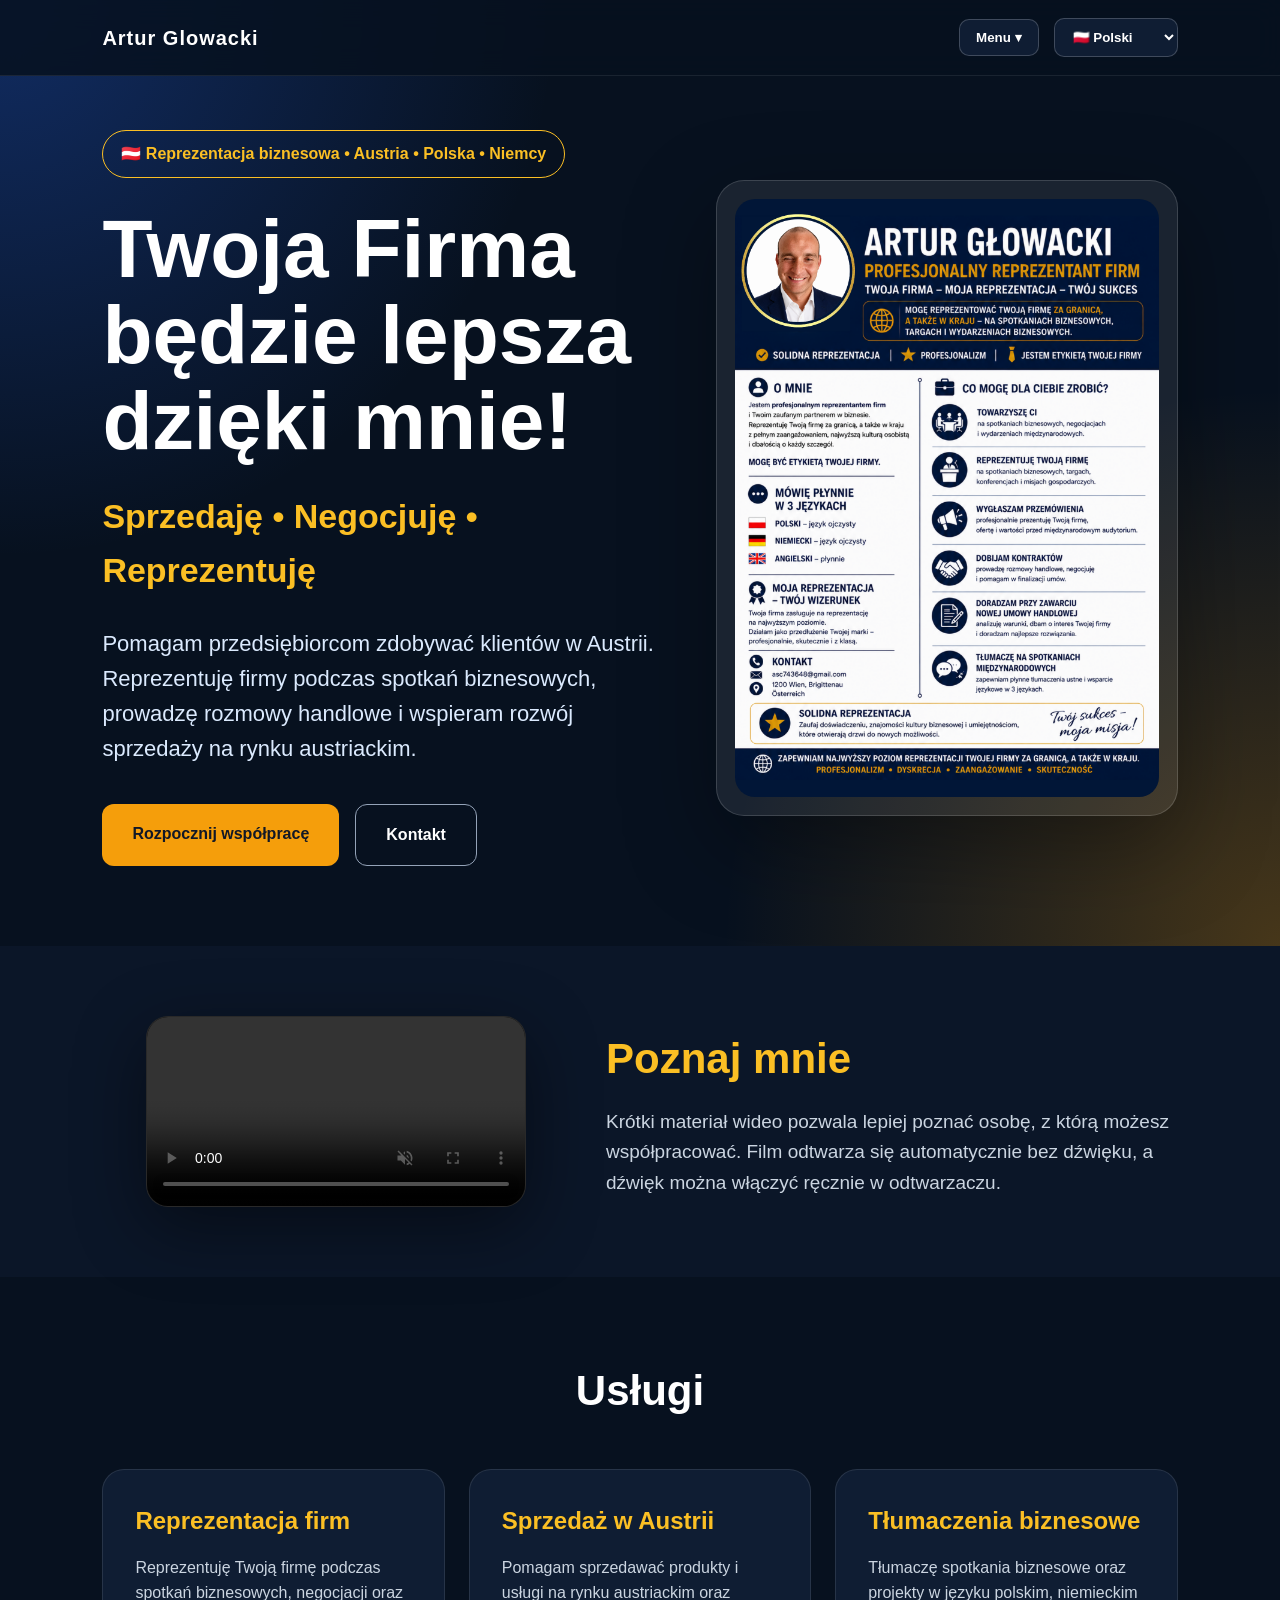
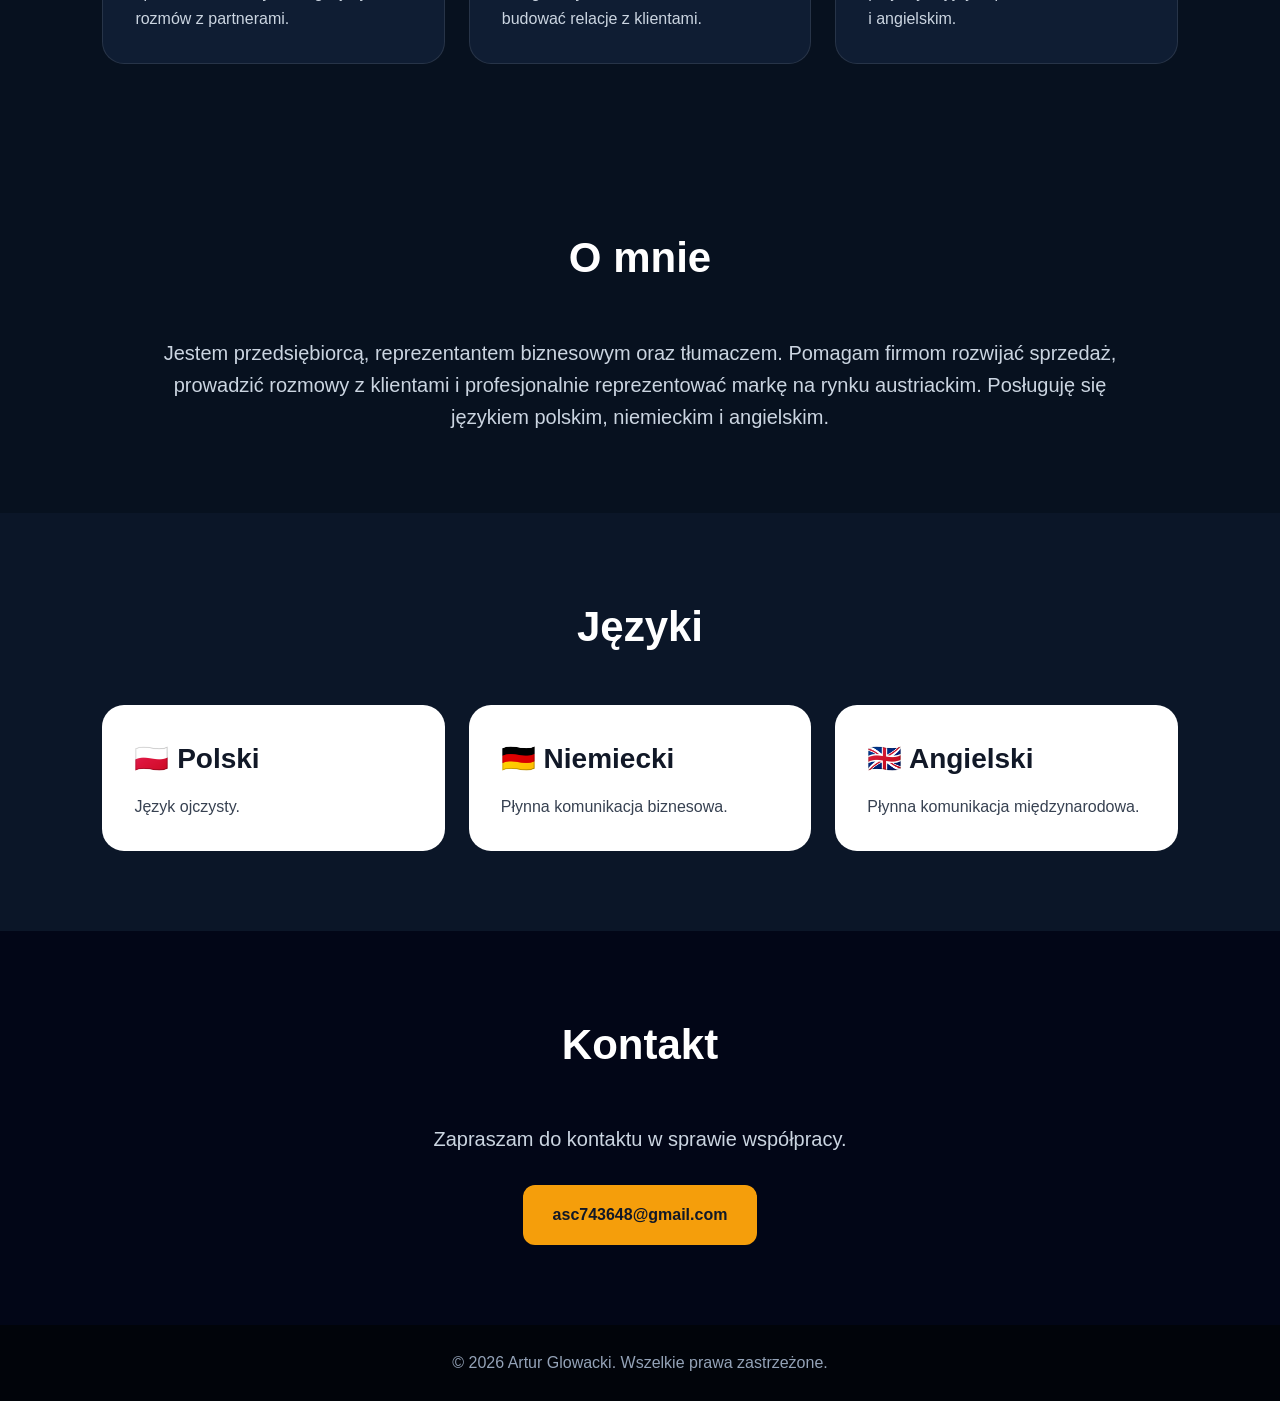
==== commit b16fc7e3: "Update tlumaczenia.html" ====
--- a/tlumaczenia.html
+++ b/tlumaczenia.html
@@ -21,36 +21,25 @@
 display:flex;
 justify-content:space-between;
 align-items:center;
-background:rgba(7,17,31,.82);
+background:rgba(7,17,31,.85);
 backdrop-filter:blur(14px);
 border-bottom:1px solid rgba(255,255,255,.08)
 }
 
 .brand{font-size:20px;font-weight:900;letter-spacing:1px}
 
-.nav{
-display:flex;
-align-items:center;
-gap:18px;
-}
-
-.nav a{
-font-weight:700;
-color:white;
-}
-
-.dropdown{
-position:relative;
-}
+.nav{display:flex;align-items:center;gap:15px}
+
+.dropdown{position:relative}
 
 .dropbtn{
 background:#0f1d33;
 color:white;
 border:1px solid rgba(255,255,255,.2);
-padding:10px 14px;
+padding:10px 16px;
 border-radius:10px;
-font-weight:700;
-cursor:pointer;
+font-weight:800;
+cursor:pointer
 }
 
 .dropdown-content{
@@ -63,23 +52,21 @@
 border-radius:12px;
 overflow:hidden;
 border:1px solid rgba(255,255,255,.15);
-box-shadow:0 20px 50px rgba(0,0,0,.4);
+box-shadow:0 20px 60px rgba(0,0,0,.45)
 }
 
 .dropdown-content a{
 display:block;
 padding:14px 18px;
-color:white;
+font-weight:700
 }
 
 .dropdown-content a:hover{
 background:#fbbf24;
-color:#111;
-}
-
-.dropdown:hover .dropdown-content{
-display:block;
-}
+color:#111827
+}
+
+.dropdown:hover .dropdown-content{display:block}
 
 .lang-select{
 background:#0f1d33;
@@ -97,7 +84,7 @@
 grid-template-columns:1.1fr .9fr;
 gap:50px;
 align-items:center;
-padding:120px 8% 70px;
+padding:130px 8% 80px;
 background:
 radial-gradient(circle at top left,#2563eb55,transparent 35%),
 radial-gradient(circle at bottom right,#f59e0b44,transparent 35%),
@@ -110,57 +97,46 @@
 border:1px solid #fbbf24;
 color:#fbbf24;
 border-radius:999px;
-font-weight:700;
+font-weight:800;
+margin-bottom:28px
+}
+
+.hero h1{
+font-size:82px;
+line-height:1.05;
+font-weight:900;
+color:#fff;
 margin-bottom:25px
 }
 
-h1{
-font-size:68px;
-line-height:1.05;
-margin-bottom:20px
-}
-
 .hero h2{
-font-size:26px;
-color:#cbd5e1;
-margin-bottom:25px;
-font-weight:500
+font-size:34px;
+color:#fbbf24;
+margin-bottom:28px;
+font-weight:900
 }
 
 .hero p{
-font-size:19px;
+font-size:22px;
 color:#dbeafe;
-max-width:720px;
-margin-bottom:35px
-}
-
-.buttons{
-display:flex;
-gap:16px;
-flex-wrap:wrap
-}
+max-width:760px;
+margin-bottom:38px
+}
+
+.buttons{display:flex;gap:16px;flex-wrap:wrap}
 
 .btn{
-padding:16px 28px;
+padding:17px 30px;
 border-radius:12px;
-font-weight:800;
+font-weight:900;
 display:inline-block;
 transition:.25s
 }
 
-.btn:hover{
-transform:translateY(-3px)
-}
-
-.primary{
-background:#f59e0b;
-color:#111827
-}
-
-.secondary{
-border:1px solid #94a3b8;
-color:white
-}
+.btn:hover{transform:translateY(-3px)}
+
+.primary{background:#f59e0b;color:#111827}
+.secondary{border:1px solid #94a3b8;color:white}
 
 .profile-card{
 background:rgba(255,255,255,.08);
@@ -176,59 +152,7 @@
 border-radius:20px
 }
 
-.sales-banner{
-background:linear-gradient(135deg,#07111f,#0f1d33);
-padding:110px 30px;
-text-align:center;
-border-top:1px solid rgba(255,255,255,.08);
-border-bottom:1px solid rgba(255,255,255,.08);
-}
-
-.sales-banner h2{
-font-size:64px;
-color:#fff;
-font-weight:900;
-line-height:1.1;
-margin-bottom:20px;
-}
-
-.sales-banner h3{
-color:#fbbf24;
-font-size:44px;
-margin-bottom:30px;
-font-weight:800;
-}
-
-.sales-banner p{
-max-width:900px;
-margin:auto;
-font-size:22px;
-color:#d1d5db;
-line-height:1.8;
-margin-bottom:40px;
-}
-
-.sales-btn{
-display:inline-block;
-padding:18px 40px;
-background:#fbbf24;
-color:#111;
-text-decoration:none;
-font-size:22px;
-font-weight:800;
-border-radius:12px;
-transition:.3s;
-}
-
-.sales-btn:hover{
-transform:translateY(-3px);
-box-shadow:0 15px 35px rgba(251,191,36,.35);
-}
-
-.video-section{
-padding:70px 8%;
-background:#0b1628
-}
+.video-section{padding:70px 8%;background:#0b1628}
 
 .video-wrap{
 max-width:1200px;
@@ -262,15 +186,9 @@
 background:#000
 }
 
-section{
-padding:80px 8%
-}
-
-.title{
-text-align:center;
-font-size:42px;
-margin-bottom:45px
-}
+section{padding:80px 8%}
+
+.title{text-align:center;font-size:42px;margin-bottom:45px}
 
 .services{
 display:grid;
@@ -299,13 +217,9 @@
 color:#fbbf24
 }
 
-.card p{
-color:#cbd5e1
-}
-
-.languages{
-background:#0b1628
-}
+.card p{color:#cbd5e1}
+
+.languages{background:#0b1628}
 
 .lang-grid{
 display:grid;
@@ -322,18 +236,10 @@
 padding:32px
 }
 
-.lang h3{
-font-size:28px;
-margin-bottom:12px
-}
-
-.lang p{
-color:#374151
-}
-
-.about{
-background:#07111f
-}
+.lang h3{font-size:28px;margin-bottom:12px}
+.lang p{color:#374151}
+
+.about{background:#07111f}
 
 .about-box{
 max-width:1000px;
@@ -365,53 +271,19 @@
 }
 
 @media(max-width:900px){
-.topbar{
-padding:14px 6%;
-flex-wrap:wrap;
-gap:12px;
-}
-
-.nav{
-gap:10px;
-}
-
+.topbar{padding:14px 6%;flex-wrap:wrap;gap:12px}
 .hero{
 grid-template-columns:1fr;
 text-align:center;
-padding:130px 6% 50px
-}
-
-h1{
-font-size:46px
-}
-
-.buttons{
-justify-content:center
-}
-
-.services,.lang-grid,.video-wrap{
-grid-template-columns:1fr
-}
-
-.video-wrap{
-text-align:center
-}
-
-.video-text p{
-margin:auto
-}
-
-.sales-banner h2{
-font-size:40px;
-}
-
-.sales-banner h3{
-font-size:30px;
-}
-
-.sales-banner p{
-font-size:18px;
-}
+padding:130px 6% 55px
+}
+.hero h1{font-size:48px}
+.hero h2{font-size:28px}
+.hero p{font-size:18px}
+.buttons{justify-content:center}
+.services,.lang-grid,.video-wrap{grid-template-columns:1fr}
+.video-wrap{text-align:center}
+.video-text p{margin:auto}
 }
 </style>
 </head>
@@ -442,20 +314,20 @@
 
 <header class="hero">
   <div>
-    <span class="badge" data-i18n="badge">Reprezentacja biznesowa • Polski / Niemiecki / Angielski</span>
-
-    <h1>Artur Glowacki</h1>
-
-    <h2 data-i18n="heroSubtitle">Przedsiębiorca • Reprezentant biznesowy • Tłumacz</h2>
+    <span class="badge" data-i18n="badge">🇦🇹 Reprezentacja biznesowa • Austria • Polska • Niemcy</span>
+
+    <h1 data-i18n="mainHeadline">Twoja Firma będzie lepsza dzięki mnie!</h1>
+
+    <h2 data-i18n="heroSubtitle">Sprzedaję • Negocjuję • Reprezentuję</h2>
 
     <p data-i18n="heroText">
-      Pomagam firmom w profesjonalnej komunikacji, reprezentacji podczas spotkań biznesowych oraz współpracy międzynarodowej.
-      Oferuję wsparcie w języku polskim, niemieckim i angielskim.
+      Pomagam przedsiębiorcom zdobywać klientów w Austrii. Reprezentuję firmy podczas spotkań biznesowych,
+      prowadzę rozmowy handlowe i wspieram rozwój sprzedaży na rynku austriackim.
     </p>
 
     <div class="buttons">
-      <a class="btn primary" href="mailto:asc743648@gmail.com" data-i18n="contactBtn">Skontaktuj się</a>
-      <a class="btn secondary" href="tlumaczenia.html" data-i18n="servicesBtn">Zobacz usługi</a>
+      <a class="btn primary" href="tlumaczenia.html" data-i18n="servicesBtn">Rozpocznij współpracę</a>
+      <a class="btn secondary" href="mailto:asc743648@gmail.com" data-i18n="contactBtn">Kontakt</a>
     </div>
   </div>
 
@@ -463,19 +335,6 @@
     <img src="Lebenslauf_ARG.pdf (10).png" alt="Artur Glowacki">
   </div>
 </header>
-
-<section class="sales-banner">
-  <h2>Mogę sprzedawać Twoje produkty w Austrii.</h2>
-
-  <h3>Sprzedaż to klucz!</h3>
-
-  <p>
-    Reprezentuję firmy podczas spotkań handlowych, prowadzę rozmowy z klientami
-    oraz pomagam zdobywać nowych partnerów biznesowych na rynku austriackim.
-  </p>
-
-  <a href="tlumaczenia.html" class="sales-btn">Rozpocznij współpracę</a>
-</section>
 
 <section class="video-section">
   <div class="video-wrap">
@@ -486,7 +345,6 @@
 
     <div class="video-text">
       <h2 data-i18n="videoTitle">Poznaj mnie</h2>
-
       <p data-i18n="videoText">
         Krótki materiał wideo pozwala lepiej poznać osobę, z którą możesz współpracować.
         Film odtwarza się automatycznie bez dźwięku, a dźwięk można włączyć ręcznie w odtwarzaczu.
@@ -502,24 +360,21 @@
     <div class="card">
       <h3 data-i18n="service1Title">Reprezentacja firm</h3>
       <p data-i18n="service1Text">
-        Uczestniczę w spotkaniach biznesowych, gdzie mogę reprezentować Twoją firmę,
-        wspierać rozmowy z partnerami i budować profesjonalny wizerunek.
+        Reprezentuję Twoją firmę podczas spotkań biznesowych, negocjacji oraz rozmów z partnerami.
       </p>
     </div>
 
     <div class="card">
-      <h3 data-i18n="service2Title">Tłumaczenia biznesowe</h3>
+      <h3 data-i18n="service2Title">Sprzedaż w Austrii</h3>
       <p data-i18n="service2Text">
-        Oferuję tłumaczenie podczas spotkań, rozmów, projektów i prezentacji
-        w języku polskim, niemieckim oraz angielskim.
+        Pomagam sprzedawać produkty i usługi na rynku austriackim oraz budować relacje z klientami.
       </p>
     </div>
 
     <div class="card">
-      <h3 data-i18n="service3Title">Wsparcie międzynarodowe</h3>
+      <h3 data-i18n="service3Title">Tłumaczenia biznesowe</h3>
       <p data-i18n="service3Text">
-        Pomagam w komunikacji z partnerami zagranicznymi oraz przy projektach
-        prowadzonych w Polsce, Niemczech i za granicą.
+        Tłumaczę spotkania biznesowe oraz projekty w języku polskim, niemieckim i angielskim.
       </p>
     </div>
   </div>
@@ -528,12 +383,10 @@
 <section class="about">
   <div class="about-box">
     <h2 class="title" data-i18n="aboutTitle">O mnie</h2>
-
     <p data-i18n="aboutText">
-      Jestem przedsiębiorcą, reprezentantem biznesowym oraz tłumaczem.
-      Uczestniczę w spotkaniach biznesowych, gdzie mogę reprezentować Twoją firmę,
-      wspierać projekt oraz tłumaczyć rozmowy pomiędzy partnerami.
-      Płynnie posługuję się językiem polskim, niemieckim i angielskim.
+      Jestem przedsiębiorcą, reprezentantem biznesowym oraz tłumaczem. Pomagam firmom rozwijać sprzedaż,
+      prowadzić rozmowy z klientami i profesjonalnie reprezentować markę na rynku austriackim.
+      Posługuję się językiem polskim, niemieckim i angielskim.
     </p>
   </div>
 </section>
@@ -561,9 +414,7 @@
 
 <section class="contact" id="contact">
   <h2 class="title" data-i18n="contactTitle">Kontakt</h2>
-
   <p data-i18n="contactText">Zapraszam do kontaktu w sprawie współpracy.</p>
-
   <a class="btn primary" href="mailto:asc743648@gmail.com">asc743648@gmail.com</a>
 </section>
 
@@ -574,22 +425,23 @@
 <script>
 const translations={
 pl:{
-badge:"Reprezentacja biznesowa • Polski / Niemiecki / Angielski",
-heroSubtitle:"Przedsiębiorca • Reprezentant biznesowy • Tłumacz",
-heroText:"Pomagam firmom w profesjonalnej komunikacji, reprezentacji podczas spotkań biznesowych oraz współpracy międzynarodowej. Reprezentuję firmy, uczestniczę w projektach oraz oferuję profesjonalne tłumaczenia podczas spotkań biznesowych.",
-contactBtn:"Skontaktuj się",
-servicesBtn:"Zobacz usługi",
+badge:"🇦🇹 Reprezentacja biznesowa • Austria • Polska • Niemcy",
+mainHeadline:"Twoja Firma będzie lepsza dzięki mnie!",
+heroSubtitle:"Sprzedaję • Negocjuję • Reprezentuję",
+heroText:"Pomagam przedsiębiorcom zdobywać klientów w Austrii. Reprezentuję firmy podczas spotkań biznesowych, prowadzę rozmowy handlowe i wspieram rozwój sprzedaży na rynku austriackim.",
+contactBtn:"Kontakt",
+servicesBtn:"Rozpocznij współpracę",
 videoTitle:"Poznaj mnie",
 videoText:"Krótki materiał wideo pozwala lepiej poznać osobę, z którą możesz współpracować. Film odtwarza się automatycznie bez dźwięku, a dźwięk można włączyć ręcznie w odtwarzaczu.",
 servicesTitle:"Usługi",
 service1Title:"Reprezentacja firm",
 service1Text:"Reprezentuję Twoją firmę podczas spotkań biznesowych, negocjacji oraz rozmów z partnerami.",
-service2Title:"Tłumaczenia biznesowe",
-service2Text:"Tłumaczę spotkania biznesowe oraz projekty w języku polskim, niemieckim i angielskim.",
-service3Title:"Wsparcie międzynarodowe",
-service3Text:"Pomagam firmom rozwijać współpracę międzynarodową i prowadzić skuteczną komunikację.",
+service2Title:"Sprzedaż w Austrii",
+service2Text:"Pomagam sprzedawać produkty i usługi na rynku austriackim oraz budować relacje z klientami.",
+service3Title:"Tłumaczenia biznesowe",
+service3Text:"Tłumaczę spotkania biznesowe oraz projekty w języku polskim, niemieckim i angielskim.",
 aboutTitle:"O mnie",
-aboutText:"Jestem przedsiębiorcą oraz reprezentantem biznesowym. Uczestniczę w spotkaniach biznesowych, reprezentuję firmy, wspieram projekty oraz zapewniam profesjonalne tłumaczenie pomiędzy językiem polskim, niemieckim i angielskim.",
+aboutText:"Jestem przedsiębiorcą, reprezentantem biznesowym oraz tłumaczem. Pomagam firmom rozwijać sprzedaż, prowadzić rozmowy z klientami i profesjonalnie reprezentować markę na rynku austriackim. Posługuję się językiem polskim, niemieckim i angielskim.",
 languagesTitle:"Języki",
 plTitle:"🇵🇱 Polski",
 plText:"Język ojczysty.",
@@ -602,22 +454,23 @@
 footer:"© 2026 Artur Glowacki. Wszelkie prawa zastrzeżone."
 },
 de:{
-badge:"Unternehmensvertretung • Deutsch / Polnisch / Englisch",
-heroSubtitle:"Unternehmer • Unternehmensvertreter • Dolmetscher",
-heroText:"Ich unterstütze Unternehmen bei professioneller Kommunikation, Geschäftstreffen und internationaler Zusammenarbeit. Ich vertrete Firmen, nehme an Projekten teil und dolmetsche bei geschäftlichen Gesprächen.",
-contactBtn:"Kontakt aufnehmen",
-servicesBtn:"Leistungen",
+badge:"🇦🇹 Unternehmensvertretung • Österreich • Polen • Deutschland",
+mainHeadline:"Ihr Unternehmen wird mit mir besser!",
+heroSubtitle:"Verkaufen • Verhandeln • Vertreten",
+heroText:"Ich helfe Unternehmen, Kunden in Österreich zu gewinnen. Ich vertrete Firmen bei Geschäftstreffen, führe Verkaufsgespräche und unterstütze den Aufbau von Geschäftsbeziehungen auf dem österreichischen Markt.",
+contactBtn:"Kontakt",
+servicesBtn:"Zusammenarbeit starten",
 videoTitle:"Lernen Sie mich kennen",
 videoText:"Ein kurzes Video hilft Ihnen, die Person hinter der Zusammenarbeit besser kennenzulernen. Das Video startet automatisch ohne Ton; den Ton können Sie im Player manuell einschalten.",
 servicesTitle:"Dienstleistungen",
 service1Title:"Unternehmensvertretung",
 service1Text:"Ich vertrete Ihr Unternehmen bei Geschäftstreffen, Verhandlungen und Gesprächen mit Partnern.",
-service2Title:"Geschäftsdolmetschen",
-service2Text:"Professionelles Dolmetschen bei Meetings, Gesprächen und Projekten auf Deutsch, Polnisch und Englisch.",
-service3Title:"Internationale Unterstützung",
-service3Text:"Ich unterstütze Unternehmen bei internationaler Zusammenarbeit und klarer Kommunikation.",
+service2Title:"Vertrieb in Österreich",
+service2Text:"Ich helfe beim Verkauf von Produkten und Dienstleistungen auf dem österreichischen Markt und beim Aufbau von Kundenbeziehungen.",
+service3Title:"Geschäftsdolmetschen",
+service3Text:"Ich dolmetsche Geschäftstreffen und Projekte auf Polnisch, Deutsch und Englisch.",
 aboutTitle:"Über mich",
-aboutText:"Ich bin Unternehmer, Unternehmensvertreter und Dolmetscher. Ich nehme an Geschäftstreffen teil, vertrete Unternehmen, unterstütze Projekte und ermögliche professionelle Kommunikation auf Deutsch, Polnisch und Englisch.",
+aboutText:"Ich bin Unternehmer, Unternehmensvertreter und Dolmetscher. Ich helfe Unternehmen beim Ausbau des Vertriebs, bei Kundengesprächen und bei der professionellen Vertretung ihrer Marke auf dem österreichischen Markt. Ich spreche Polnisch, Deutsch und Englisch.",
 languagesTitle:"Sprachen",
 plTitle:"🇵🇱 Polnisch",
 plText:"Muttersprache.",
@@ -630,22 +483,23 @@
 footer:"© 2026 Artur Glowacki. Alle Rechte vorbehalten."
 },
 en:{
-badge:"Business Representation • Polish / German / English",
-heroSubtitle:"Entrepreneur • Business Representative • Interpreter",
-heroText:"I help companies with professional communication, business meetings and international cooperation. I represent companies, participate in projects and provide professional interpreting during business meetings.",
-contactBtn:"Contact Me",
-servicesBtn:"View Services",
+badge:"🇦🇹 Business Representation • Austria • Poland • Germany",
+mainHeadline:"Your company will be better with me!",
+heroSubtitle:"Sales • Negotiation • Representation",
+heroText:"I help entrepreneurs gain customers in Austria. I represent companies during business meetings, conduct sales conversations and support business growth on the Austrian market.",
+contactBtn:"Contact",
+servicesBtn:"Start Cooperation",
 videoTitle:"Get to know me",
 videoText:"A short video helps you better understand the person you may cooperate with. The video plays automatically without sound, and sound can be enabled manually in the player.",
 servicesTitle:"Services",
 service1Title:"Business Representation",
 service1Text:"I represent your company during business meetings, negotiations and conversations with partners.",
-service2Title:"Business Interpreting",
-service2Text:"I provide interpreting during meetings, conversations, projects and presentations in Polish, German and English.",
-service3Title:"International Support",
-service3Text:"I help companies develop international cooperation and communicate effectively.",
+service2Title:"Sales in Austria",
+service2Text:"I help sell products and services on the Austrian market and build customer relationships.",
+service3Title:"Business Interpreting",
+service3Text:"I interpret business meetings and projects in Polish, German and English.",
 aboutTitle:"About Me",
-aboutText:"I am an entrepreneur and business representative. I participate in business meetings, represent companies, support projects and provide professional interpreting between Polish, German and English.",
+aboutText:"I am an entrepreneur, business representative and interpreter. I help companies grow sales, talk to customers and professionally represent their brand on the Austrian market. I speak Polish, German and English.",
 languagesTitle:"Languages",
 plTitle:"🇵🇱 Polish",
 plText:"Native language.",
